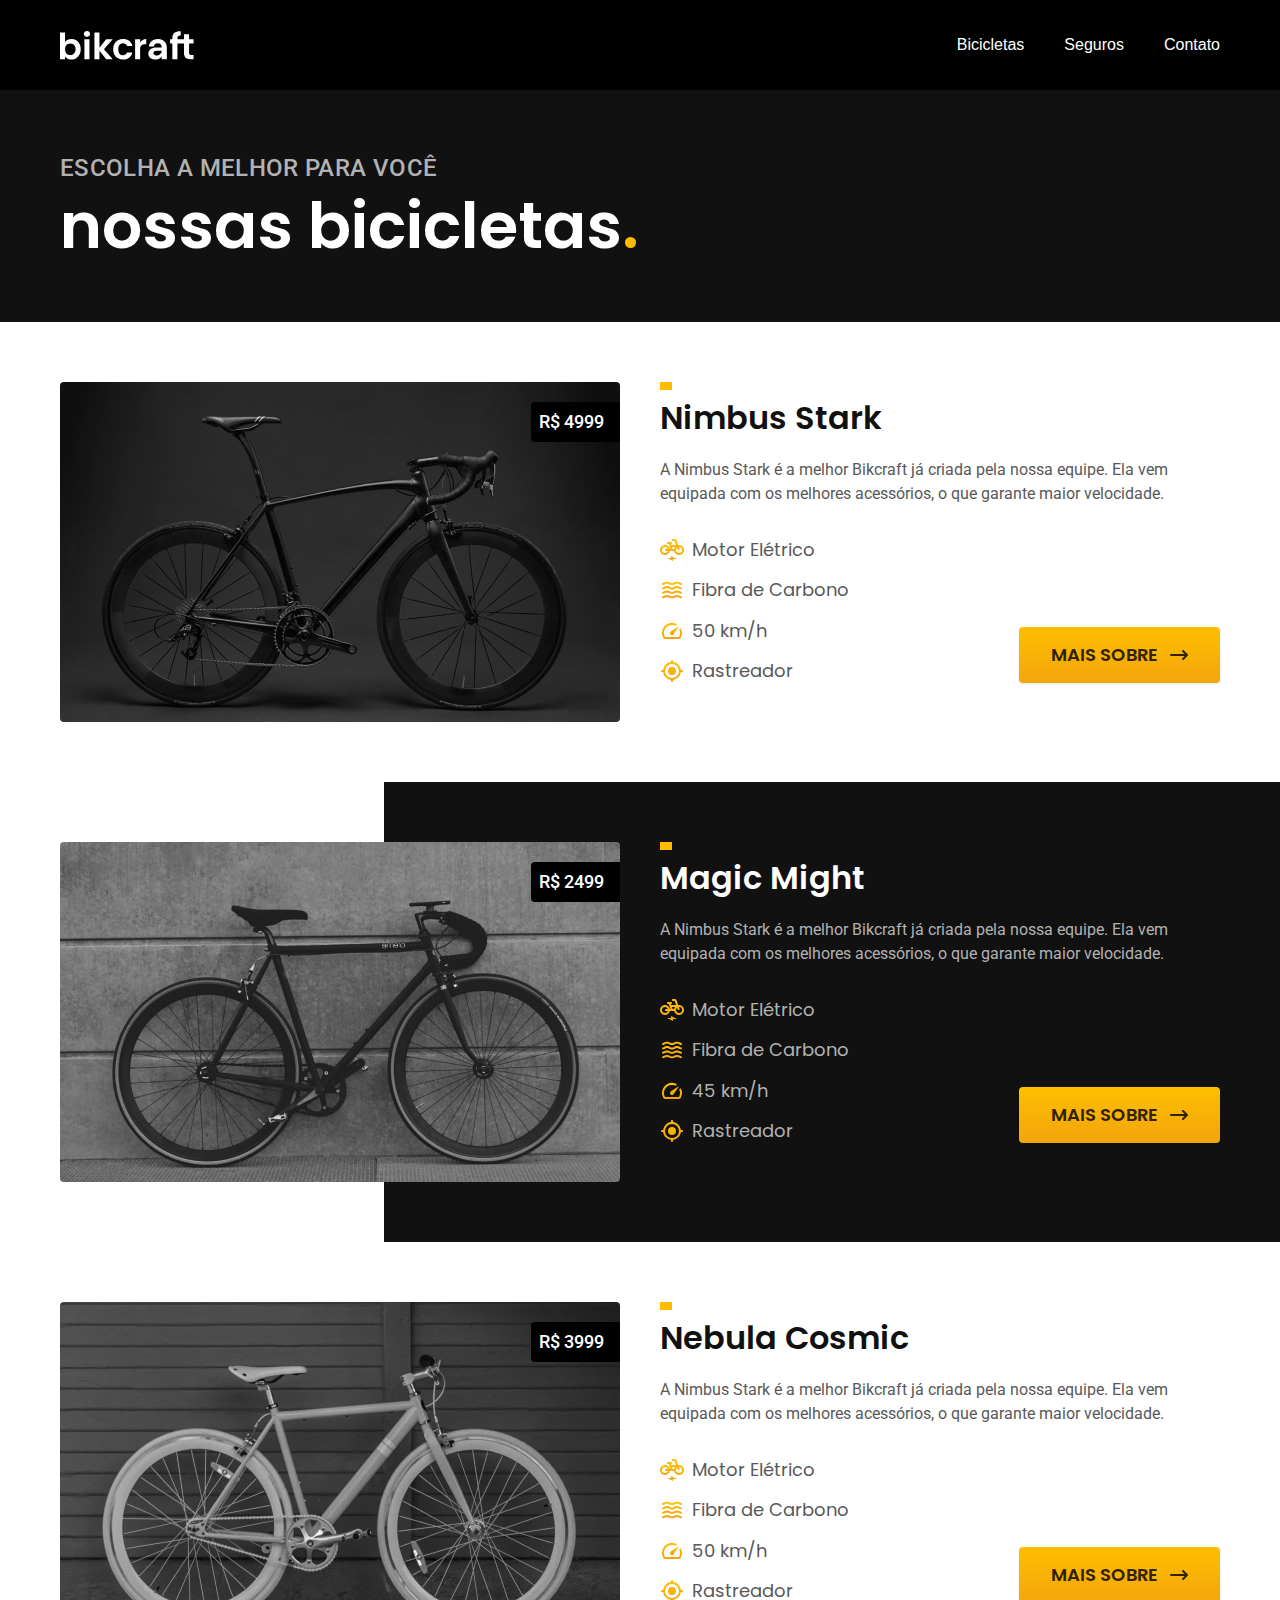
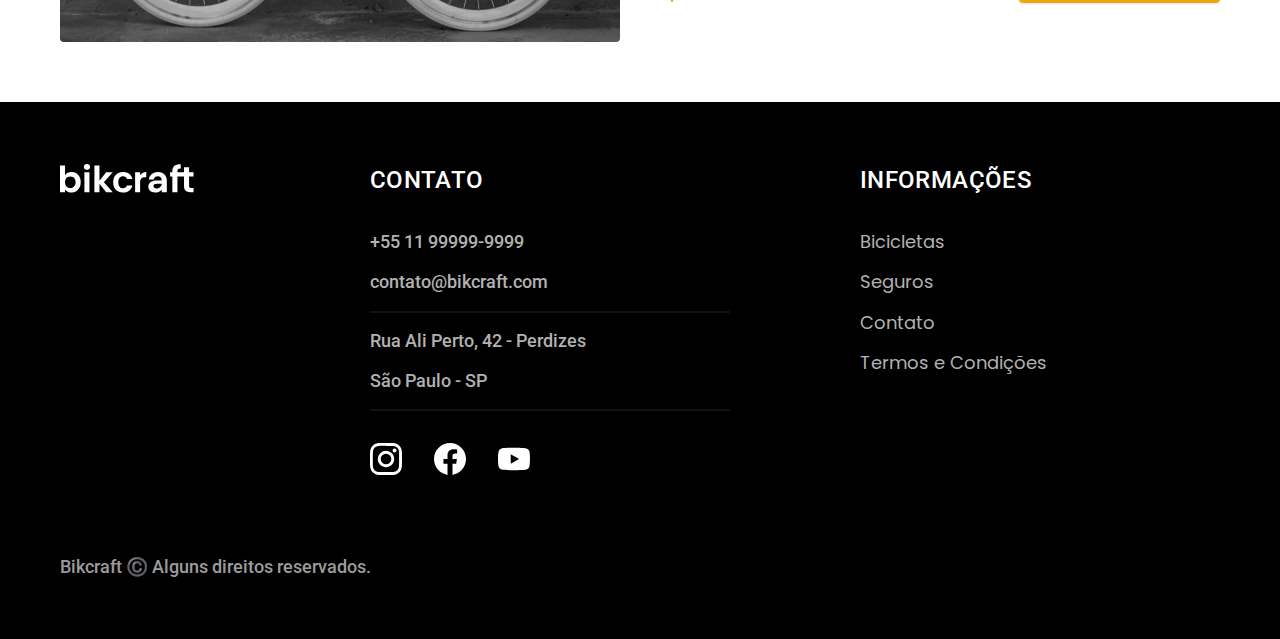
==== bicicletas.html @ acacd361 "bicicletas-e-seguros" ====
<!DOCTYPE html>
<html lang="pt-br">
<head>
  <meta charset="UTF-8">
  <meta name="viewport" content="width=device-width, initial-scale=1.0">
  <meta name="description" content="Bikcraft, Termos e condições.">

  <link rel="stylesheet" href="./css/style.css">

  <link rel="preconnect" href="https://fonts.googleapis.com">
  <link rel="preconnect" href="https://fonts.gstatic.com" crossorigin>
  <link href="https://fonts.googleapis.com/css2?family=Merriweather:ital,wght@1,900&family=Poppins:wght@400;600&family=Roboto:wght@400;500&display=swap" rel="stylesheet">

  <title>Bicicletas | Bikcraft</title>

</head>
<body id="bicicletas">
  <header class="header-bg">
    <div class="header container">
      <a href="./">
        <img src="./img/bikcraft.svg" alt="Bikcraft">
      </a>

      <nav aria-label="primaria">
        <ul class="header-menu font-1-m cor-0">
          <li><a href="./bicicletas.html">Bicicletas</a></li>
          <li><a href="./seguros.html">Seguros</a></li>
          <li><a href="./contato.html">Contato</a></li>
        </ul>
      </nav>
    </div>
  </header>

  <main>
    <div class="titulo-bg">
      <div class="titulo container">
        <p class="fonte-2-l-b cor-5">Escolha a melhor para você</p>
        <h1 class="fonte-1-xxl cor-0">nossas bicicletas<span class="cor-p1">.</span></h1>
      </div>
    </div>

    <div class="bicicletas-bg">
      <div class="bicicletas container">
        <div class="bicicletas-imagem">
          <img src="img/bicicletas/nimbus.jpg" alt="Bicicleta preta">
          <span class="fonte-2-m cor-0">R$ 4999</span>
        </div>
        <div class="bicicletas-conteudo">
          <h2 class="fonte-1-xl">Nimbus Stark</h2>
          <p class="fonte-2-s cor-8">A Nimbus Stark é a melhor Bikcraft já criada pela nossa equipe. Ela vem equipada com os melhores acessórios, o que garante maior velocidade.</p>
          <ul class="fonte-1-m cor-8">
            <li><img src="img/icones/eletrica.svg" alt="">Motor Elétrico</li>
            <li><img src="img/icones/carbono.svg" alt="">Fibra de Carbono</li>
            <li><img src="img/icones/velocidade.svg" alt="">50 km/h</li>
            <li><img src="img/icones/rastreador.svg" alt="">Rastreador</li>
          </ul>
          <a class="botao seta" href="./bicicletas/nimbus.html">Mais Sobre</a>
        </div>
      </div>
    </div>

    <div class="bicicletas-bg">
      <div class="bicicletas container">
        <div class="bicicletas-imagem">
          <img src="img/bicicletas/magic.jpg" alt="Bicicleta preta">
          <span class="fonte-2-m cor-0">R$ 2499</span>
        </div>
        <div class="bicicletas-conteudo">
          <h2 class="fonte-1-xl cor-0">Magic Might</h2>
          <p class="fonte-2-s cor-5">A Nimbus Stark é a melhor Bikcraft já criada pela nossa equipe. Ela vem equipada com os melhores acessórios, o que garante maior velocidade.</p>
          <ul class="fonte-1-m cor-5">
            <li><img src="img/icones/eletrica.svg" alt="">Motor Elétrico</li>
            <li><img src="img/icones/carbono.svg" alt="">Fibra de Carbono</li>
            <li><img src="img/icones/velocidade.svg" alt="">45 km/h</li>
            <li><img src="img/icones/rastreador.svg" alt="">Rastreador</li>
          </ul>
          <a class="botao seta" href="./bicicletas/magic.html">Mais Sobre</a>
        </div>
      </div>
    </div>

    <div class="bicicletas-bg">
      <div class="bicicletas container">
        <div class="bicicletas-imagem">
          <img src="img/bicicletas/nebula.jpg" alt="Bicicleta branca">
          <span class="fonte-2-m cor-0">R$ 3999</span>
        </div>
        <div class="bicicletas-conteudo">
          <h2 class="fonte-1-xl">Nebula Cosmic</h2>
          <p class="fonte-2-s cor-8">A Nimbus Stark é a melhor Bikcraft já criada pela nossa equipe. Ela vem equipada com os melhores acessórios, o que garante maior velocidade.</p>
          <ul class="fonte-1-m cor-8">
            <li><img src="img/icones/eletrica.svg" alt="">Motor Elétrico</li>
            <li><img src="img/icones/carbono.svg" alt="">Fibra de Carbono</li>
            <li><img src="img/icones/velocidade.svg" alt="">50 km/h</li>
            <li><img src="img/icones/rastreador.svg" alt="">Rastreador</li>
          </ul>
          <a class="botao seta" href="./bicicletas/nebula.html">Mais Sobre</a>
        </div>
      </div>
    </div>

  </main>

  <footer class="footer-bg">
    <div class="footer container">
      <img src="./img/bikcraft.svg" alt="Bikcraft">
      <div class="footer-contato">
        <h3 class="fonte-2-l-b cor-0">Contato</h3>
        <ul class="fonte-2-m cor-5">
          <li><a href="tel:+5511999999999">+55 11 99999-9999</a></li>
          <li><a href="mailto:contato@bikcraft.com">contato@bikcraft.com</a></li>
          <li>Rua Ali Perto, 42 - Perdizes</li>
          <li>São Paulo - SP</li>
        </ul>
        <div class="footer-redes">
          <a href="./">
            <img src="./img/redes/instagram.svg" alt="Instagram">
          </a>
          <a href="./">
            <img src="./img/redes/facebook.svg" alt="Facebook">
          </a>
          <a href="./">
            <img src="./img/redes/youtube.svg" alt="Youtube">
          </a>
        </div>
      </div>
      <div class="footer-informacoes">
        <h3 class="fonte-2-l-b cor-0">Informações</h3>
        <nav>
          <ul class="fonte-1-m cor-5">
            <li><a href="./bicicletas.html">Bicicletas</a></li>
            <li><a href="./seguros.html">Seguros</a></li>
            <li><a href="./contato.html">Contato</a></li>
            <li><a href="./termos.html">Termos e Condições</a></li>
          </ul>
        </nav>
      </div>
      <p class=" footer-copy fonte-2-m cor-6">Bikcraft ©️ Alguns direitos reservados.</p>
    </div>
  </footer>
</body>
</html>
---- css/style.css ----
@import './global/global.css';
/* Tipografia e Cores */
@import 'utilidades/tipografia.css';
@import 'utilidades/cores.css';

@import './global/header.css';
@import './global/footer.css';

/* Utilidades */
@import 'utilidades/componentes.css';

/* Home */
@import './home/introducao.css';
@import './home/tecnologia.css';
@import './home/parceiros.css';
@import './home/depoimento.css';

/* Bicicletas */
@import './bicicletas/bicicletas-lista.css';
@import './bicicletas/bicicletas.css';

/* Bicicletas página */
@import './bicicleta-pag/bicicleta.css';
@import './bicicleta-pag/seguro.css';

/* Seguros */
@import './seguros/seguros.css';
@import './seguros/vantagens.css';
@import './seguros/perguntas.css';

/* Termos */
@import './termos/termos.css';
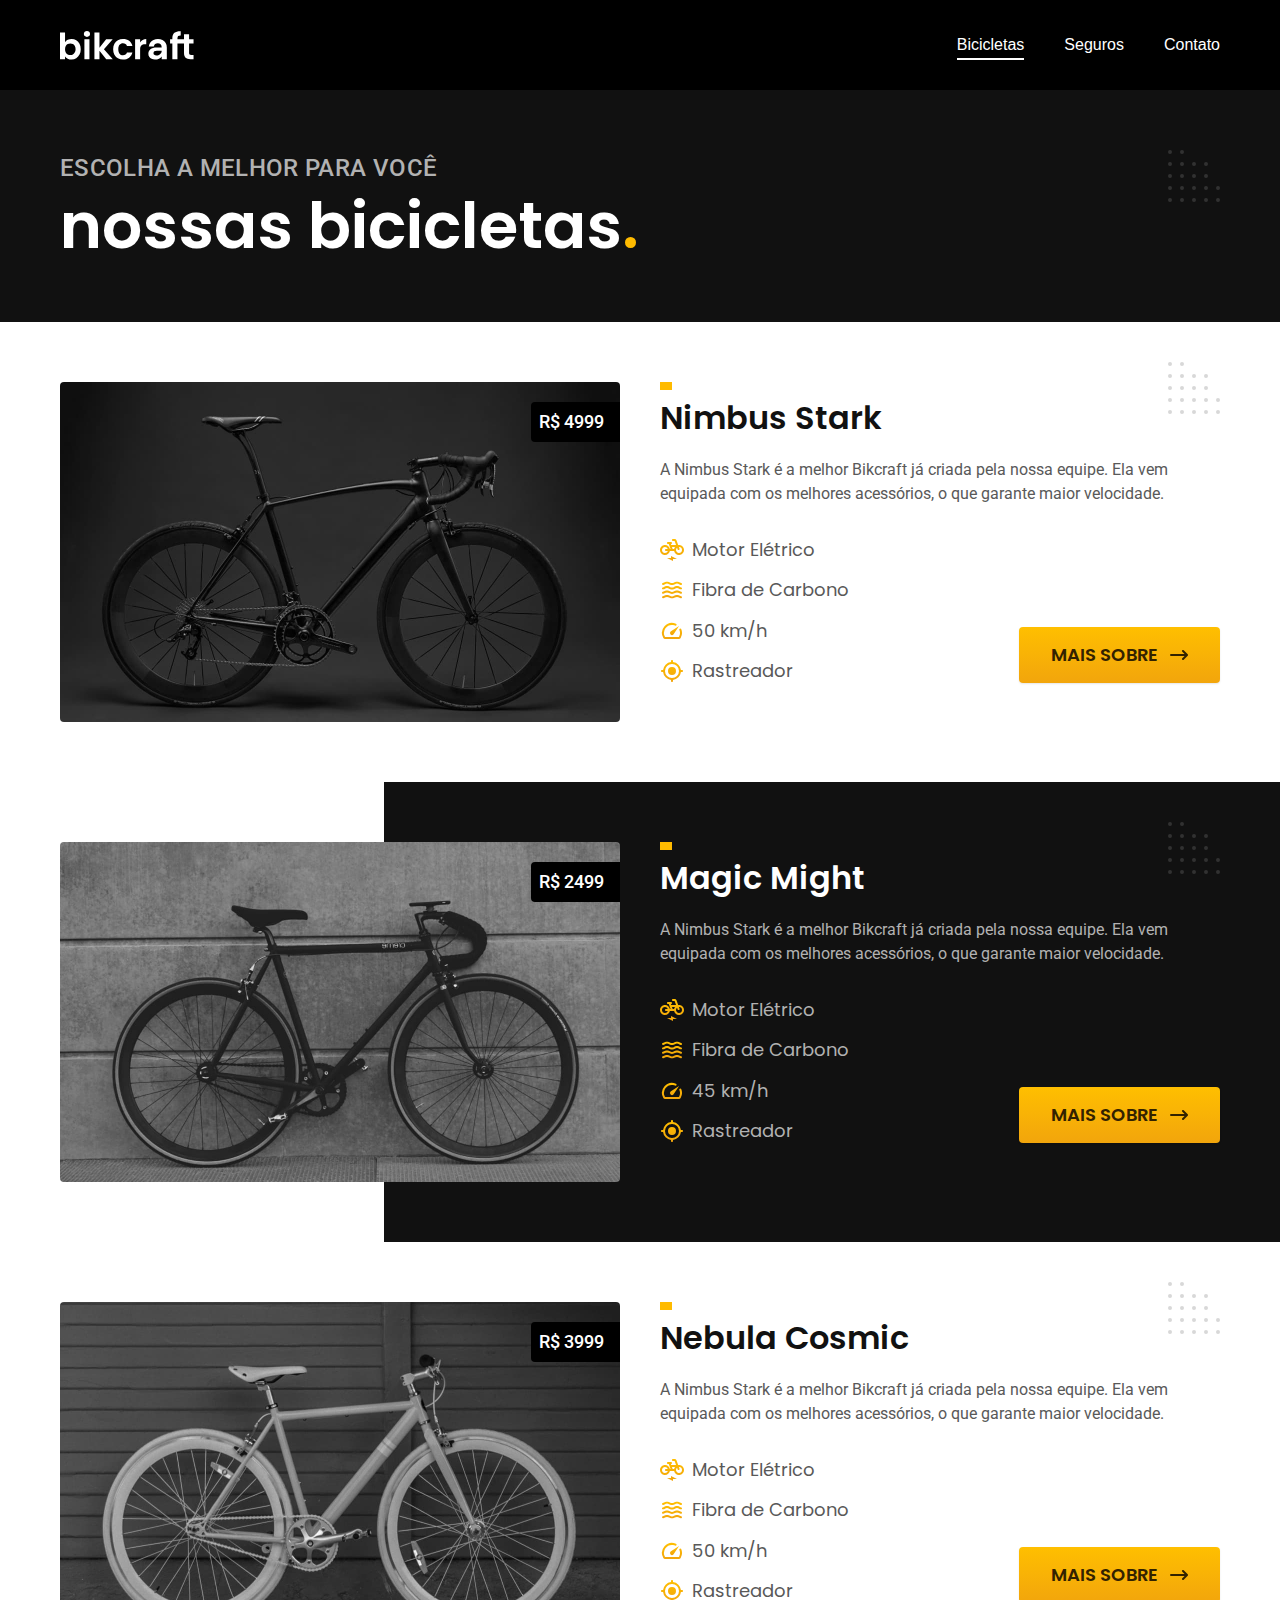
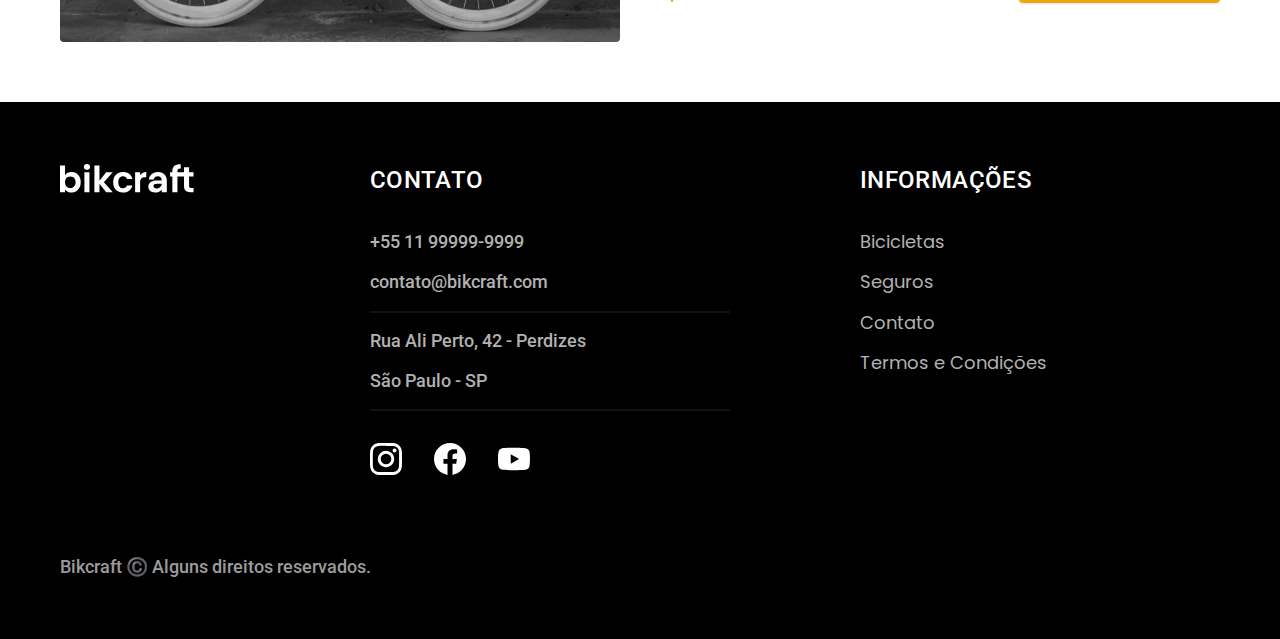
==== commit cee47689: "otimizado para producao" ====
--- a/bicicletas.html
+++ b/bicicletas.html
@@ -5,7 +5,8 @@
   <meta name="viewport" content="width=device-width, initial-scale=1.0">
   <meta name="description" content="Bikcraft, Termos e condições.">
 
-  <link rel="stylesheet" href="./css/style.css">
+  <link rel="stylesheet" href="./css/style.min.css">
+  <link rel="icon" href="./favicon.svg" type="image/svg+xml">
 
   <link rel="preconnect" href="https://fonts.googleapis.com">
   <link rel="preconnect" href="https://fonts.gstatic.com" crossorigin>
@@ -138,5 +139,7 @@
       <p class=" footer-copy fonte-2-m cor-6">Bikcraft ©️ Alguns direitos reservados.</p>
     </div>
   </footer>
+  <script src="./js/script.js"></script>
+
 </body>
 </html>--- a/css/style.min.css
+++ b/css/style.min.css
@@ -0,0 +1 @@
+body{margin:0;font-family:Arial,Helvetica,sans-serif;color:#111}blockquote,dd,h1,h2,h3,h4,p,ul{margin:0}ul{padding:0;list-style:none}a{text-decoration:none;color:inherit}img{max-width:100%;display:block}img[src$=".jpg"]{border-radius:4px}.fonte-1-xs{font:400 0.75rem/1.35 Poppins,sans-serif}.fonte-2-xs{font:400 0.875rem/1.43 Roboto,sans-serif}.fonte-1-s{font:400 1rem/1.5 Poppins,sans-serif}.fonte-2-s{font:400 1rem/1.5 Roboto,sans-serif}.font-1-m-b,.fonte-1-m{font:400 1.125rem/1.35 Poppins,sans-serif}.fonte-1-m-b{font-weight:600}.fonte-2-m{font:500 1.125rem/1.35 Roboto,sans-serif}.fonte-1-l{font:400 1.5rem/1.5 Poppins,sans-serif}.fonte-2-l,.fonte-2-l-b{font:400 1.5rem/1.5 Roboto,sans-serif}.fonte-2-l-b{font-weight:500;letter-spacing:.015em;text-transform:uppercase}.fonte-1-xl{font:600 2rem/1.25 Poppins,sans-serif}.fonte-2-xl{font:500 2rem/1.25 Roboto,sans-serif}.fonte-1-xxl{font:600 4rem/1.125 Poppins,sans-serif}@media (max-width:1200px){.fonte-1-xxl{font-size:3rem}.font-2-l-b,.fonte-2-l{font-size:1.125rem}}@media (max-width:800px){.fonte-1-xxl{font-size:2rem}.fonte-1-xl,.fonte-2-xl{font-size:1.5rem}}:root{--cor-0:#ffffff;--cor-1:#f7f7f7;--cor-2:#ededed;--cor-3:#dedede;--cor-4:#cccccc;--cor-5:#b2b2b2;--cor-6:#9c9c9c;--cor-7:#717171;--cor-8:#595959;--cor-9:#404040;--cor-10:#2e2e2e;--cor-11:#111111;--cor-12:#000000;--cor-p1:#ffbb00;--cor-p2:#e4a30b;--cor-p3:#a66f00;--cor-p4:#664400;--cor-p5:#332200}.cor-0{color:var(--cor-0)}.cor-1{color:var(--cor-1)}.cor-2{color:var(--cor-2)}.cor-3{color:var(--cor-3)}.cor-4{color:var(--cor-4)}.cor-5{color:var(--cor-5)}.cor-6{color:var(--cor-6)}.cor-7{color:var(--cor-7)}.cor-8{color:var(--cor-8)}.cor-9{color:var(--cor-9)}.cor-10{color:var(--cor-10)}.cor-11{color:var(--cor-11)}.cor-12{color:var(--cor-12)}.cor-p1{color:var(--cor-p1)}.cor-p2{color:var(--cor-p2)}.cor-p3{color:var(--cor-p3)}.cor-p4{color:var(--cor-p4)}.cor-p5{color:var(--cor-p5)}.header-bg{background-color:var(--cor-12)}.header{display:flex;flex-wrap:wrap;gap:20px;justify-content:space-between;align-items:center;padding-top:20px;padding-bottom:20px}.header-menu{display:flex;flex-wrap:wrap;gap:40px}.header-menu a{display:inline-block;padding:16px 0;position:relative}.header-menu a::after{content:"";display:block;width:0;height:2px;background-color:var(--cor-0);margin-top:4px;position:absolute}.header-menu a.ativo::after,.header-menu a:hover::after{width:100%;transition:.3s}@media (max-width:800px){.header menu{gap:20px}.header-menu a{background-color:var(--cor-11);padding:12px 16px;border-radius:4px}.header-menu a:hover{background-color:var(--cor-10)}.header a::after{display:none}}@media (max-width:600px){.header-menu{gap:12px}.header-menu a{padding:8px 12px;font-size:14px}}.footer-bg{background-color:var(--cor-12)}.footer{display:grid;grid-template-columns:3fr 5fr 4fr;gap:40px;padding-top:60px;padding-bottom:60px}.footer h3{margin-bottom:32px}.footer-contato ul{margin-bottom:32px}.footer-contato li:nth-child(2n)::after{content:"";display:block;max-width:360px;height:2px;background:var(--cor-11);margin-top:16px}.footer li{margin-bottom:16px}.footer-redes{display:flex;gap:32px}.footer a:hover{color:var(--cor-0)}.footer-copy{grid-column:1/-1;margin-top:40px}@media (max-width:800px){.footer>img{display:none}.footer{grid-template-columns:1fr 1fr}}@media (max-width:600px){.footer{grid-template-columns:1fr;gap:60px}.footer-copy{margin-top:0}}.container{box-sizing:border-box;max-width:1200px;padding-left:20px;padding-right:20px;margin-left:auto;margin-right:auto}.botao{display:inline-block;background:linear-gradient(#ffbf00,#f2a50c);color:var(--cor-p5);padding:16px 32px;border-radius:4px;box-shadow:0 1px 2px rgba(0,0,0,.1);text-transform:uppercase;font:600 1.125rem/1.35 Poppins,sans-serif;max-width:max-content;border:none;cursor:pointer}.botao:hover{background:linear-gradient(#ffb60d,#e59317)}.botao.secundario{background:var(--cor-10);color:var(--cor-2)}.botao.secundario:hover{background:var(--cor-9)}.botao.seta{display:flex;align-items:center}.botao.seta::after{content:"";display:inline-block;width:18px;height:10px;margin-left:12px;background:url(../img/icones/seta.svg)}.botao.seta:hover::after{transform:translateX(4px);transition:.2s}@media (max-width:600px){.botao a{padding:12px 16px;font-size:1rem}}.link{display:inline-block;color:var(--cor-p1);font:500 1.5rem/1.5 Poppins,sans-serif;text-transform:uppercase}.link::after{content:"";display:block;width:100%;height:4px;background-color:currentColor}.link:hover{color:var(--cor-p2)}.titulo-bg{padding-top:60px;padding-bottom:60px;background-color:var(--cor-11)}.titulo{background:url(../img/dec/top-right.svg) no-repeat top right 20px}.titulo p{margin-bottom:4px}@media (max-width:800px){.titulo{padding-top:40px;padding-bottom:40px}.titulo p{font-size:1rem;text-transform:lowercase;font-weight:400}}.form{display:grid;grid-template-columns:1fr 1fr;gap:20px}.form label{display:block;font:400 1rem/1.5 Poppins,sans-serif;margin-bottom:4px}.form .col-2{grid-column:span 2}.form input[type=email],.form input[type=text],.form textarea{font:400 1rem/1.5 Roboto,sans-serif;background:var(--cor-1);border:1px solid var(--cor-2);padding:12px;border-radius:4px;width:100%;box-sizing:border-box}.form input[type=email]:focus,.form input[type=text]:focus,.form textarea:focus{outline:0;border-color:var(--cor-p1);background:var(--cor-0);box-shadow:0 0 0 2px #fea}@media (max-width:600px){.form{grid-template-columns:1fr}.form .col-2{grid-column:1}}.introducao-bg{background:var(--cor-12) url(../img/dec/bottom-left.svg) no-repeat bottom 160px left 20px;box-shadow:inset 0 -120px var(--cor-0)}.introducao{display:grid;grid-template-columns:1fr 1fr;gap:0 40px}.introducao-conteudo{align-self:end;padding-bottom:200px}.introducao img{width:100%;height:100%;object-fit:cover;border-radius:4px}.introducao h1{margin-bottom:32px}.introducao p{margin-bottom:20px}@media (max-width:800px){.introducao-bg{background-color:var(--cor-11);padding-top:40px;box-shadow:inset 0 -60px var(--cor-0)}.introducao{grid-template-columns:1fr;gap:32px}.introducao-conteudo{padding-bottom:0}.introducao h1{margin-bottom:16px}.introducao img{height:300px;width:100%}}.tecnologia-bg{background-color:var(--cor-11);box-shadow:inset 0 80px var(--cor-0),inset 0 -80px var(--cor-0)}.tecnologia{display:grid;grid-template-columns:1fr 1fr;gap:40px}.tecnologia-imagem img{width:100%;height:100%;object-fit:cover;object-position:left}.tecnologia-conteudo{padding-top:160px;padding-bottom:160px}.tecnologia-conteudo>span{display:block;margin-bottom:20px}.tecnologia-conteudo h2{margin-bottom:32px}.tecnologia-conteudo>p{margin-bottom:20px}.tecnologia a{margin-bottom:80px}.tecnologia-vantagens{display:flex;gap:40px}.tecnologia-vantagens h3{margin-bottom:8px;width:max-content}.tecnologia-vantagens img{width:24px;margin-bottom:8px}@media (max-width:800px){.tecnologia-bg{box-shadow:initial}.tecnologia{grid-template-columns:1fr}.tecnologia-conteudo{padding-top:60px;padding-bottom:60px}.tecnologia-imagem{display:none}.tecnologia a{margin-bottom:60px}}@media (max-width:600px){.tecnologia-vantagens{flex-direction:column}}.parceiros{padding-top:60px;padding-bottom:120px}.parceiros h2{margin-bottom:60px}.parceiros ul{display:grid;grid-template-columns:repeat(4,1fr);padding:0 20px;max-width:1400px;margin:0 auto}.parceiros li{display:flex;padding:32px;border-left:2px solid var(--cor-2)}.parceiros img{margin:auto}.parceiros li:first-child,.parceiros li:nth-child(5){border-left:none}.parceiros li:nth-child(n+5){border-top:2px solid var(--cor-2)}@media (max-width:800px){.parceiros{padding-bottom:60px}.parceiros li{display:flex;padding:20px}.parceiros h2{margin-bottom:20px}.parceiros ul{grid-template-columns:repeat(2,1fr)}.parceiros li:nth-child(n+3){border-top:2px solid var(--cor-2)}.parceiros li:nth-child(odd){border-left:none}}.depoimento{display:grid;grid-template-columns:1fr 1fr;background:var(--cor-p1) url(../img/dec/top-right.svg) no-repeat top 40px right 40px;overflow:hidden}.depoimento img{width:100%;height:100%;object-fit:cover;border-radius:0}.depoimento-conteudo{padding:40px 40px 80px 80px;align-self:end;background:url(../img/dec/bottom-right.svg) no-repeat bottom 40px right 40px}.depoimento-conteudo p{font-family:Merriweather,serif;font-style:italic;font-weight:900;margin-bottom:32px;max-width:24ch;position:relative}.depoimento p::after,.depoimento p::before{font-size:5rem;color:var(--cor-p2);position:absolute}.depoimento p::before{content:"“";left:-50px;top:-20px}.depoimento p::after{content:"”"}@media (min-width:1200px){.depoimento img{max-height:520px}}@media (max-width:800px){.depoimento{grid-template-columns:1fr;text-align:center}.depoimento p::after{right:-45px}.depoimento img{max-height:200px}.depoimento-conteudo{padding:40px 20px;justify-self:center}}@media (max-width:600px){.depoimento-conteudo p{font-size:1.125rem}}.bicicletas-lista{padding-top:60px;padding-bottom:120px}.bicicletas-lista h2{margin-bottom:40px}.bicicletas-lista ul{display:flex;gap:40px;padding:0 20px 20px 20px;max-width:1400px;margin-left:auto;margin-right:auto;overflow-x:auto}#bicicleta .bicicletas-lista ul{padding:0 0 20px 0}.bicicletas-lista li{min-width:280px}.bicicletas-lista a{display:block}.bicicletas-lista img{margin-bottom:16px}.bicicletas-lista h3{margin-bottom:8px;display:flex;align-items:center}.bicicletas-lista h3::before{content:"";width:12px;height:8px;background:var(--cor-p1);display:inline-block;margin-right:8px}.bicicletas-lista a:hover h3::before{width:24px;transition:.3s}.bicicletas-lista li span{padding-left:20px}@media (max-width:800px){.bicicletas-lista{padding-bottom:60px}.bicicletas-lista ul{gap:20px}}.bicicletas-bg:nth-child(odd){background:linear-gradient(to right,var(--cor-0) 30%,var(--cor-11) 0)}.bicicletas{display:grid;grid-template-columns:1fr 1fr;gap:40px;padding-top:60px;padding-bottom:60px;background:url(../img/dec/top-right.svg) no-repeat top 40px right 20px}.bicicletas-imagem{position:relative}.bicicletas-imagem span{background-color:var(--cor-12);display:inline-block;padding:8px 16px 8px 8px;position:absolute;top:20px;right:0;border-radius:4px 0 0 4px}.bicicletas-conteudo{display:grid;grid-template-columns:1fr auto;align-content:start}.bicicletas h2,.bicicletas p{grid-column:1/-1}.bicicletas h2{margin-bottom:20px}.bicicletas h2::before{content:"";display:block;width:12px;height:8px;background-color:var(--cor-p1);margin-bottom:8px}.bicicletas p{margin-bottom:32px}.bicicletas a{place-self:end}.bicicletas li{display:flex;align-items:center}.bicicletas ul{display:grid;gap:16px}.bicicletas-conteudo img{width:24px;margin-right:8px}@media (max-width:800px){.bicicletas-bg:nth-child(odd){background:var(--cor-11)}.bicicletas{grid-template-columns:1fr;gap:20px;padding-top:40px;padding-bottom:40px}}@media (max-width:600px){.bicicletas-conteudo{grid-template-columns:1fr}.bicicletas ul{font-size:1rem;grid-template-columns:1fr 1fr;margin-bottom:32px}.bicicletas a{place-self:start}}.bicicleta{display:grid;grid-template-columns:1fr 1fr;align-items:start;gap:40px;padding-top:60px;padding-bottom:60px}#bicicleta .titulo p{text-transform:uppercase}.bicicleta-imagens{display:flex;flex-wrap:wrap;gap:20px}.bicicleta-imagens img{flex:1;min-width:200px}.bicicleta-imagens img:first-child{min-width:100%}.bicicleta-conteudo>p{margin-bottom:32px}.bicicleta-comprar{display:grid;grid-template-columns:max-content auto;align-items:center;justify-items:start;gap:8px 12px;margin-bottom:40px}.bicicleta-comprar a{grid-row:span 2}.bicicleta-comprar span{display:flex;align-items:center;background-color:var(--cor-12);gap:8px;padding:4px 8px;border-radius:4px}.bicicleta-conteudo h2{text-transform:uppercase;letter-spacing:.015em;margin-bottom:12px}.bicicleta-ficha,.bicicleta-informacoes{padding:32px;background-color:var(--cor-12);border-radius:4px}.bicicleta-informacoes{margin-bottom:40px;display:grid;grid-template-columns:1fr 1fr;gap:32px}.bicicleta-informacoes img{width:24px;margin-bottom:8px}.bicicleta-informacoes h3{margin-bottom:8px}.bicicleta-ficha li{padding:4px 0;display:flex;justify-content:space-between;border-bottom:1px solid var(--cor-11)}.bicicleta-ficha li:last-child{border-bottom:none}.bicicleta-ficha span{color:var(--cor-6)}@media (max-width:800px){.bicicleta{grid-template-columns:1fr;padding-top:40px;padding-bottom:40px}.bicicleta-imagens{grid-row:2}}@media (max-width:400px){.bicicleta-informacoes{grid-template-columns:1fr}.bicicleta-comprar{grid-template-columns:1fr}}.seguro-bg{background-color:var(--cor-11);box-shadow:inset 0 120px var(--cor-0),inset 0 -120px var(--cor-12)}.seguro{display:grid;grid-template-columns:1fr 1fr;gap:40px}.seguro-imagem img{width:100%;height:100%;object-fit:cover}.seguro-conteudo{padding-top:180px;padding-bottom:180px}.seguro h2{margin-bottom:32px}.seguro p{margin-bottom:20px}@media (max-width:800px){.seguro-bg{box-shadow:inset 0 -60px var(--cor-12)}.seguro{grid-template-columns:1fr}.seguro-imagem{height:400px}.seguro-conteudo{grid-row:1;padding-top:40px;padding-bottom:0}}.seguros-bg{background-color:var(--cor-11)}.seguros{padding-bottom:60px;display:grid;grid-template-columns:1fr 1fr;gap:40px;align-items:center}#seguros .seguros{padding-top:0}.seguros h2{grid-column:1/-1}.seguros-item{background-color:var(--cor-12);padding:32px 32px 32px 60px;display:grid;grid-template-columns:1fr auto;border-radius:4px}.seguros-item h3{margin-bottom:40px}.seguros-item span{grid-column:2;display:block;text-align:right}.seguros-item ul{grid-column:1/-1;margin-bottom:32px}.seguros-item li+li{margin-top:20px}.seguros-item li{display:flex;align-items:center;position:relative}.seguros-item li::before{content:"";display:inline-block;width:13px;height:9px;background-image:url(../img/icones/lista.svg);position:absolute;left:-21px}.seguros-item a{grid-column:1/-1}@media (max-width:800px){.seguros{grid-template-columns:1fr}}.vantagens-bg{background-color:var(--cor-12)}.vantagens{padding-top:120px;padding-bottom:120px}.vantagens h2{margin-bottom:60px}.vantagens ul{display:grid;grid-template-columns:repeat(auto-fit,minmax(280px,max-content));gap:40px 80px}.vantagens h3,.vantagens img{margin-bottom:8px}@media (max-width:800px){.vantagens{padding-top:60px;padding-bottom:60px}.vantagens h2{margin-bottom:40px}.vantagens ul{gap:20px}}.perguntas{padding-bottom:120px;padding-top:120px}.perguntas h2{margin-bottom:60px}.perguntas dl>div{padding:20px;border-radius:4px}.perguntas dl>div:nth-child(odd){background-color:var(--cor-1)}.perguntas button{display:grid;grid-template-columns:auto 1fr auto;align-items:center;gap:8px;cursor:pointer;border:none;background:0 0;width:100%;text-align:left}.perguntas button::before{content:"";display:inline-block;width:12px;height:8px;background-color:var(--cor-p1)}.perguntas button::after{content:"";display:inline-block;width:14px;height:6px;background-image:url(../img/icones/seta-abrir.svg)}.perguntas button:hover::after,.perguntas button[aria-expanded=true]::after{transform:rotate(180deg);transition:.3s}.perguntas dd{display:none}.perguntas dd.ativo{display:block}.perguntas dd{padding-left:20px;padding-top:16px;max-width:80ch}@media (max-width:800px){.perguntas{padding-top:60px;padding-bottom:60px}.perguntas h2{margin-bottom:40px}}#contato{background:linear-gradient(var(--cor-11) 600px,var(--cor-1) 0)}.contato{display:grid;grid-template-columns:5fr 7fr}.contato-dados,.contato-formulario{padding:60px;box-shadow:0 1px 2px rgba(0,0,0,.1)}.contato-dados{border-radius:5px 0 0 5px;background:var(--cor-12) url(../img/dec/bottom-left.svg) no-repeat bottom 20px left 20px}.contato-formulario{border-radius:0 5px 5px 0;background:var(--cor-0) url(../img/dec/bottom-right.svg) no-repeat bottom 20px right 20px}.contato-dados h2{margin-bottom:60px}.contato-endereco{margin-bottom:32px;padding-left:28px;background:url(../img/icones/local.svg) no-repeat 0 2px}.contato-endereco p{margin-bottom:8px}.contato-meios a{display:block;max-width:max-content;margin-bottom:8px;padding-left:28px}.contato-meios a:hover{color:var(--cor-0)}.contato-meios a:first-child{background:url(../img/icones/email.svg) no-repeat 0 2px}.contato-meios a:nth-child(2){margin-bottom:32px}.contato-meios a:nth-child(3){background:url(../img/icones/telefone.svg) no-repeat 0 2px;margin-bottom:60px}.contato-redes{display:flex;gap:32px;padding-left:28px}@media (max-width:800px){.contato{grid-template-columns:1fr}.contato-dados,.contato-formulario{padding:20px}.contato-dados{border-radius:5px 5px 0 0;background:var(--cor-12)}.contato-formulario{border-radius:0 0 5px 5px}.contato-dados h2,.contato-meios a:nth-child(3){margin-bottom:32px}.contato-redes{margin-bottom:12px}}.lojas{display:grid;grid-template-columns:1fr 1fr;gap:0 40px;padding-top:120px;padding-bottom:120px}.lojas h2{grid-column:1/-1;margin-bottom:60px}.lojas img{border-radius:4px 4px 0 0}.lojas-item{border-radius:4px;background:var(--cor-0);box-shadow:0 1px 2px rgba(0,0,0,.1)}.lojas-conteudo{display:grid;grid-template-columns:1fr 1fr;gap:32px 16px;padding:32px}.lojas-conteudo h3,.lojas-tempo{grid-column:1/-1}.lojas-dados{display:grid;gap:8px;border-left:2px solid var(--cor-2);padding-left:12px}.lojas-tempo{display:flex;align-items:center;gap:8px}@media (max-width:800px){.lojas{gap:20px;padding-top:60px;padding-bottom:60px}.lojas h2{margin-bottom:32px}.lojas-conteudo{grid-template-columns:1fr}}@media (max-width:600px){.lojas{grid-template-columns:1fr}}#orcamento{background:linear-gradient(var(--cor-11) 600px,var(--cor-1) 0)}.orcamento{display:grid;grid-template-columns:5fr 7fr;padding-bottom:120px}.orcamento h2{text-transform:uppercase;position:relative;display:flex;align-items:center}.orcamento h2::before{content:"";display:inline-block;width:4px;height:8px;background-color:var(--cor-p1);position:absolute;left:-12px}.orcamento-dados,.orcamento-produto{padding:60px;box-shadow:0 1px 2px rgba(0,0,0,.1)}.orcamento-produto{border-radius:5px 0 0 5px;background:var(--cor-12) url(../img/dec/bottom-left.svg) no-repeat bottom 20px left 20px;display:grid;grid-template-columns:1fr 1fr;gap:20px;align-content:start}.orcamento-produto>*{grid-column:1/-1}.orcamento-produto>label{grid-column:initial}.orcamento-produto label{font:400 1rem/1.5 Poppins,sans-serif;color:var(--cor-4);background-color:var(--cor-10);padding:12px 16px;border-radius:4px;cursor:pointer;display:grid;grid-template-columns:auto 1fr auto;align-items:center;border:1px solid var(--cor-10)}.orcamento-produto input:checked+label{background:var(--cor-0);color:var(--cor-11)}.orcamento-produto label::before{content:"";display:inline-block;box-sizing:border-box;width:12px;height:12px;border:1px solid var(--cor-6);border-radius:50%;margin-right:8px}.orcamento-produto input:checked+label::before{border-color:var(--cor-7);box-shadow:inset 0 0 0 3px var(--cor-0),inset 0 0 0 6px var(--cor-7)}.orcamento-produto label:hover{background-color:var(--cor-9);border-color:var(--cor-9)}.orcamento-produto input:focus+label{box-shadow:0 0 0 2px var(--cor-p1);border-color:var(--cor-12)}.orcamento-produto label:focus{background-color:var(--cor-9);box-shadow:0 0 0 2px var(--cor-p1)}.orcamento-produto label span{display:none}.orcamento-produto input:checked+label span{display:inline-block}.orcamento-produto input{opacity:0;position:absolute;pointer-events:none}.orcamento-dados{border-radius:0 5px 5px 0;background:var(--cor-0) url(../img/dec/bottom-right.svg) no-repeat bottom 20px right 20px}.orcamento-conteudo{display:none}.orcamento-conteudo h2,.orcamento-dados h2:nth-of-type(n+2){padding-top:20px}#bikcraft:checked~#orcamento-bikcraft,#seguro:checked~#orcamento-seguro{display:grid;gap:20px}.orcamento-detalhes{display:none;background-color:var(--cor-0);padding:20px;grid-template-columns:1fr 1fr;border-radius:4px;align-items:center}.orcamento-detalhes li{display:flex;align-items:center;margin-bottom:8px}.orcamento-detalhes li img{width:16px;margin-right:8px}.orcamento-produto input:checked+label+.orcamento-detalhes{display:grid}@media (max-width:1200px){.orcamento-dados,.orcamento-produto{padding:32px}}@media (max-width:800px){.orcamento{grid-template-columns:1fr}.orcamento-produto{border-radius:5px 5px 0 0;background:var(--cor-12)}.orcamento-dados{border-radius:0 0 5px 5px}}@media (max-width:400px){.orcamento-produto{grid-template-columns:1fr}}.termos{padding-top:80px;padding-bottom:80px}.termos h2{font-weight:600;margin-bottom:20px}.termos p+h2{margin-top:40px}.termos p{max-width:75ch;margin-bottom:24px}